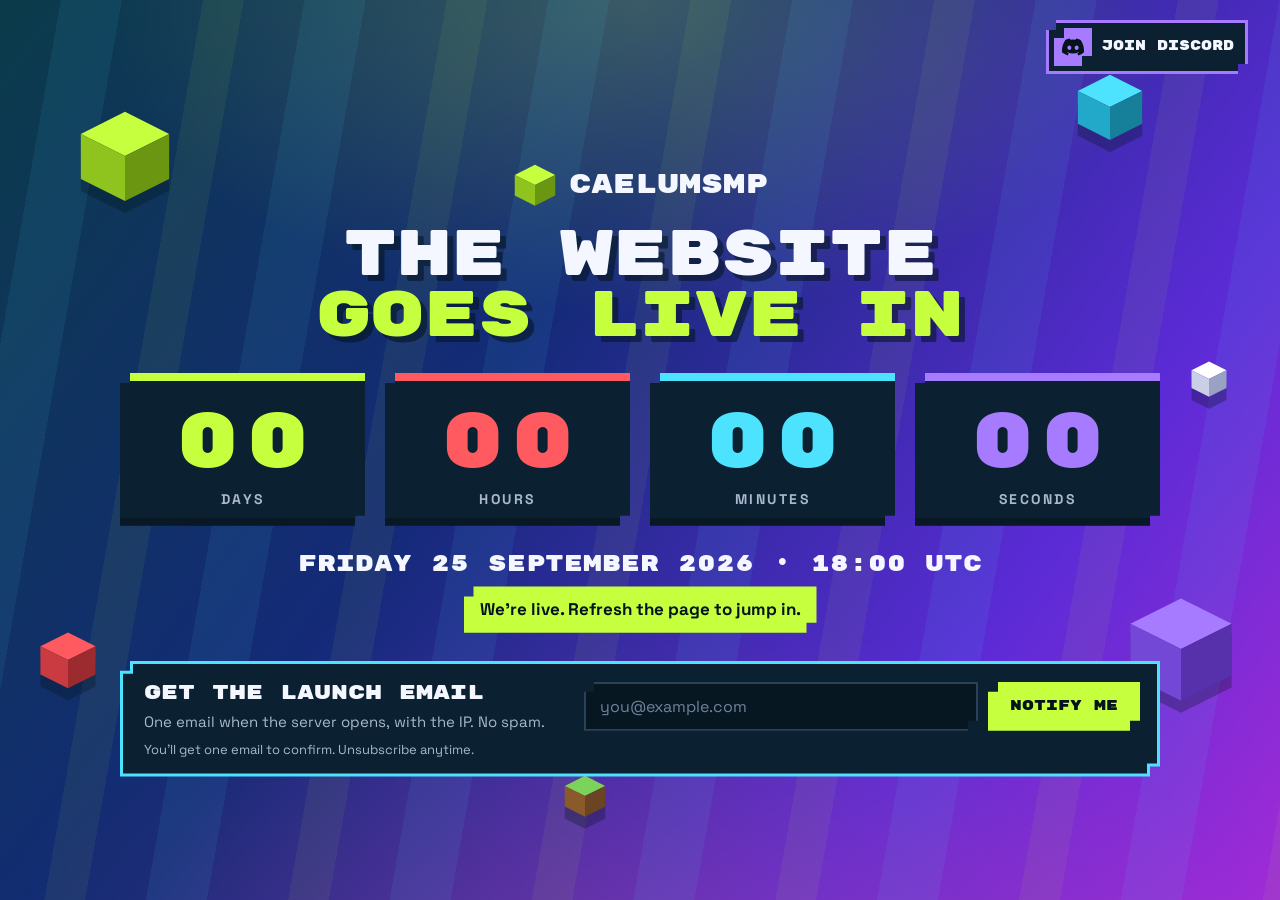
==== index.html @ e052219f "Put the newsletter above the fold: Discord becomes a corner button, tighter layout Co-Authored-By: C" ====
<!doctype html>
<html lang="en">
<head>
  <meta charset="utf-8">
  <meta name="viewport" content="width=device-width, initial-scale=1">
  <title>CaelumSMP — Coming soon</title>
  <meta name="description" content="CaelumSMP, a Minecraft survival server. The website goes live soon.">
  <link rel="icon" href="favicon.png">
  <link rel="preconnect" href="https://fonts.googleapis.com">
  <link rel="preconnect" href="https://fonts.gstatic.com" crossorigin>
  <link href="https://fonts.googleapis.com/css2?family=Rubik+Mono+One&family=Space+Grotesk:wght@400;700&display=swap" rel="stylesheet">
  <link rel="stylesheet" href="style.css">
</head>
<body>
  <div class="stage" id="stage">
    <!-- floaters are added by the script below -->
    <a class="discord-top" href="https://discord.gg/caelumsmp" target="_blank" rel="noopener">
      <span class="logo"><svg width="22" height="22" viewBox="0 0 24 24" fill="#04131c" aria-hidden="true"><path d="M20.317 4.37a19.79 19.79 0 0 0-4.885-1.515.074.074 0 0 0-.079.037c-.21.375-.444.865-.608 1.25a18.27 18.27 0 0 0-5.487 0 12.64 12.64 0 0 0-.617-1.25.077.077 0 0 0-.079-.037A19.74 19.74 0 0 0 3.677 4.37a.07.07 0 0 0-.032.027C.533 9.046-.32 13.58.099 18.058a.082.082 0 0 0 .031.056 19.9 19.9 0 0 0 5.993 3.03.078.078 0 0 0 .084-.028c.462-.63.873-1.295 1.226-1.994a.076.076 0 0 0-.042-.106 13.1 13.1 0 0 1-1.872-.892.077.077 0 0 1-.008-.128c.126-.094.252-.192.372-.291a.074.074 0 0 1 .078-.01c3.928 1.793 8.18 1.793 12.061 0a.074.074 0 0 1 .079.009c.12.099.246.198.373.292a.077.077 0 0 1-.007.128 12.3 12.3 0 0 1-1.873.891.077.077 0 0 0-.041.107c.36.698.772 1.363 1.225 1.993a.076.076 0 0 0 .084.029 19.84 19.84 0 0 0 6.002-3.03.077.077 0 0 0 .032-.054c.5-5.177-.838-9.674-3.549-13.66a.061.061 0 0 0-.031-.03zM8.02 15.33c-1.182 0-2.157-1.085-2.157-2.419 0-1.333.956-2.419 2.157-2.419 1.21 0 2.176 1.096 2.157 2.42 0 1.333-.956 2.418-2.157 2.418zm7.975 0c-1.183 0-2.157-1.085-2.157-2.419 0-1.333.955-2.419 2.157-2.419 1.21 0 2.176 1.096 2.157 2.42 0 1.333-.946 2.418-2.157 2.418z"/></svg></span>
      <span><b>Join Discord</b><small id="members" hidden></small></span>
    </a>
    <main>
      <p class="brand"><svg width="44" height="44" viewBox="0 0 100 100" aria-hidden="true"><polygon points="50,4 96,27 50,50 4,27" fill="#c6ff3d"/><polygon points="4,27 50,50 50,97 4,74" fill="#8fc41f"/><polygon points="50,50 96,27 96,74 50,97" fill="#6a9612"/></svg>CaelumSMP</p>
      <h1>The website<br><em>goes live in</em></h1>
      <div class="cells" id="cells" role="timer" aria-label="Countdown to launch"></div>
      <p class="date" id="date"></p>
      <p class="local" id="local" hidden></p>
      <p class="live" id="live" hidden>We're live. Refresh the page to jump in.</p>


      <section class="news" id="news" aria-labelledby="news-title" hidden>
        <div class="text">
          <h2 id="news-title">Get the launch email</h2>
          <p>One email when the server opens, with the IP. No spam.</p>
        </div>
        <form id="news-form" novalidate>
          <label class="sr-only" for="news-email">Email address</label>
          <input id="news-email" name="email_address" type="email" autocomplete="email" placeholder="you@example.com" required>
          <button class="btn" type="submit">Notify me</button>
        </form>
        <p class="note" id="news-note" role="status">You'll get one email to confirm. Unsubscribe anytime.</p>
      </section>
    </main>
  </div>

  <script>
    // Launch moment (UTC). Change this one value to move the countdown.
    const LAUNCH = "2026-09-25T18:00:00Z";
    // Kit form ID (Kit → Grow → Landing Pages & Forms → your form; the number in its URL). Empty hides the sign-up card.
    const KIT_FORM_ID = "9936351";

    const target = Date.parse(LAUNCH);
    const stage = document.getElementById("stage");
    const cells = document.getElementById("cells");

    // Floating blocks: position, size, cursor depth and top/left/right face colors.
    const floaters = [
      ["12%", "6%", 96, 40, "#c6ff3d", "#8fc41f", "#6a9612"],
      ["70%", "3%", 60, -26, "#ff5a5f", "#c93b40", "#9c2b30"],
      ["8%", "84%", 70, -34, "#4de3ff", "#22a9c9", "#167f99"],
      ["66%", "88%", 110, 48, "#a77bff", "#7448d6", "#5631ab"],
      ["40%", "93%", 38, 20, "#ffffff", "#c9cfe6", "#9aa2c4"],
      ["86%", "44%", 44, -18, "#7bd35a", "#8b5a2b", "#6b4423"],
    ];
    floaters.forEach(([top, left, size, d, t, l, r], n) => {
      stage.insertAdjacentHTML("afterbegin",
        `<svg class="floater" width="${size}" height="${size}" viewBox="0 0 100 100" aria-hidden="true" style="top:${top};left:${left};--d:${d};animation-delay:${n * -1.1}s">` +
        `<polygon points="50,4 96,27 50,50 4,27" fill="${t}"/><polygon points="4,27 50,50 50,97 4,74" fill="${l}"/><polygon points="50,50 96,27 96,74 50,97" fill="${r}"/></svg>`);
    });

    // Cursor parallax: pointer position as --mx / --my in -1..1.
    stage.addEventListener("pointermove", (e) => {
      if (matchMedia("(prefers-reduced-motion: reduce)").matches) return;
      stage.style.setProperty("--mx", ((e.clientX / innerWidth) * 2 - 1).toFixed(3));
      stage.style.setProperty("--my", ((e.clientY / innerHeight) * 2 - 1).toFixed(3));
    });

    const units = [
      ["Days", 86400, "var(--lime)"],
      ["Hours", 3600, "var(--coral)"],
      ["Minutes", 60, "var(--cyan)"],
      ["Seconds", 1, "var(--violet)"],
    ];
    cells.innerHTML = units.map(([label, , c]) =>
      `<div class="cell" style="--c:${c}" aria-hidden="true"><span class="digits"></span><span class="unit">${label}</span></div>`).join("");
    const digitEls = [...cells.querySelectorAll(".digits")];

    const when = new Date(target);
    document.getElementById("date").innerHTML =
      `<time datetime="${LAUNCH}">${when.toLocaleDateString("en-GB", { weekday: "long", day: "numeric", month: "long", year: "numeric", timeZone: "UTC" })} · ` +
      `${when.toLocaleTimeString("en-GB", { hour: "2-digit", minute: "2-digit", timeZone: "UTC" })} UTC</time>`;
    const local = document.getElementById("local");
    local.textContent = `That's ${when.toLocaleString(undefined, { weekday: "long", hour: "2-digit", minute: "2-digit", timeZoneName: "short" })} where you are.`;

    function tick() {
      const left = Math.max(0, Math.floor(target / 1000) - Math.floor(Date.now() / 1000));
      units.forEach(([, secs], i) => {
        const value = String(Math.floor((left % (i ? units[i - 1][1] : Infinity)) / secs)).padStart(2, "0");
        const el = digitEls[i];
        // only replace digits that changed, so each one replays its drop-in
        [...value].forEach((d, n) => {
          let b = el.children[n];
          if (b && b.textContent === d) return;
          const fresh = document.createElement("b");
          fresh.textContent = d;
          b ? b.replaceWith(fresh) : el.append(fresh);
        });
        while (el.children.length > value.length) el.lastChild.remove();
      });
      const d = Math.floor(left / 86400), h = Math.floor((left % 86400) / 3600), m = Math.floor((left % 3600) / 60);
      cells.setAttribute("aria-label", `${d} days, ${h} hours and ${m} minutes until launch`);
      local.hidden = left === 0;
      document.getElementById("live").hidden = left !== 0;
    }
    tick();
    setInterval(tick, 1000);

    // Live member count from Discord's public invite endpoint; the card works fine without it.
    fetch("https://discord.com/api/v10/invites/caelumsmp?with_counts=true")
      .then((r) => r.json())
      .then(({ approximate_member_count: members, approximate_presence_count: online }) => {
        if (!members) return;
        const el = document.getElementById("members");
        el.textContent = `${members} members · ${online} online`;
        el.hidden = false;
      })
      .catch(() => {});

    // Newsletter: our own form, posted straight to the Kit form's public subscribe endpoint (no API key in the page).
    if (KIT_FORM_ID) {
      const form = document.getElementById("news-form");
      const note = document.getElementById("news-note");
      const say = (text, cls) => { note.textContent = text; note.className = `note ${cls}`; };
      document.getElementById("news").hidden = false;
      form.addEventListener("submit", async (e) => {
        e.preventDefault();
        if (!form.email_address.checkValidity()) return say("That email doesn't look right.", "err");
        const btn = form.querySelector("button");
        btn.disabled = true;
        try {
          const r = await fetch(`https://app.kit.com/forms/${KIT_FORM_ID}/subscriptions`, {
            method: "POST", body: new FormData(form), headers: { Accept: "application/json" },
          });
          const data = await r.json().catch(() => ({}));
          if (data.status === "failed") return say(data.errors?.messages?.[0] || "That email didn't work. Check it and try again.", "err");
          if (!r.ok) throw new Error();
          form.reset();
          say("Almost done: check your inbox and confirm your email.", "ok");
        } catch {
          say("Couldn't sign you up right now. Try again, or join the Discord.", "err");
        } finally {
          btn.disabled = false;
        }
      });
    }
  </script>
</body>
</html>
---- style.css ----
/* CaelumSMP countdown: shared by index.html and confirmed.html */
:root {
  --bg: #061722; --card: #0b2030; --text: #f4f7ff; --dim: #a9b8cf;
  --lime: #c6ff3d; --coral: #ff5a5f; --cyan: #4de3ff; --violet: #a77bff;
  --display: "Rubik Mono One", system-ui, sans-serif;
  --body: "Space Grotesk", system-ui, sans-serif;
  --notch: polygon(0 10px, 10px 10px, 10px 0, 100% 0, 100% calc(100% - 10px), calc(100% - 10px) calc(100% - 10px), calc(100% - 10px) 100%, 0 100%);
}
* { box-sizing: border-box; }
body { margin: 0; background: var(--bg); color: var(--text); font: 400 17px/1.55 var(--body); }
p, h1 { margin: 0; }

.stage {
  --mx: 0; --my: 0;
  position: relative; display: grid; place-items: center;
  min-height: 100vh; min-height: 100dvh;
  padding: 80px clamp(16px, 5vw, 80px) 40px;
  overflow: hidden; text-align: center;
  background:
    radial-gradient(ellipse 60% 50% at 50% 0%, rgba(198, 255, 61, .22), transparent 70%),
    radial-gradient(ellipse 70% 60% at 50% 110%, rgba(255, 90, 95, .22), transparent 70%),
    linear-gradient(125deg, #0b3b4a 0%, #142a78 40%, #5b2bd6 75%, #a12bd6 100%);
}
/* aurora curtains */
.stage::before {
  content: ""; position: absolute; inset: 0; pointer-events: none;
  background: repeating-linear-gradient(100deg, transparent 0 60px, rgba(77, 227, 255, .07) 60px 120px, transparent 120px 200px, rgba(198, 255, 61, .06) 200px 240px);
  animation: aurora 16s linear infinite;
}
@keyframes aurora { to { background-position: 480px 0; } }

/* floating blocks; --d is how far each drifts with the cursor */
.floater {
  position: absolute; z-index: 0;
  translate: calc(var(--mx) * var(--d) * 1px) calc(var(--my) * var(--d) * 1px);
  transition: translate .3s ease-out;
  animation: spin 7s ease-in-out infinite alternate;
  filter: drop-shadow(0 12px 0 rgba(4, 19, 28, .3));
}
@keyframes spin {
  from { transform: translateY(-10px) rotate(-8deg); }
  to { transform: translateY(10px) rotate(8deg); }
}

main { position: relative; z-index: 1; display: flex; flex-direction: column; align-items: center; width: 100%; max-width: 1040px; }
.brand { display: flex; align-items: center; gap: 12px; font: 400 clamp(18px, 2.4vw, 26px)/1 var(--display); text-transform: uppercase; }
h1 { margin: 18px 0 26px; font: 400 clamp(32px, 5vw, 76px)/.95 var(--display); text-transform: uppercase; text-shadow: 6px 6px 0 rgba(4, 19, 28, .55); }
h1 em { font-style: normal; color: var(--lime); }

.cells { display: grid; grid-template-columns: repeat(4, minmax(0, 1fr)); gap: clamp(10px, 1.6vw, 20px); width: 100%; }
.cell {
  display: flex; flex-direction: column; align-items: center; gap: 10px;
  padding: clamp(16px, 2vw, 24px) 8px clamp(14px, 1.6vw, 20px);
  background: var(--card); border-top: 8px solid var(--c);
  clip-path: var(--notch); box-shadow: inset 0 -8px 0 rgba(0, 0, 0, .25);
}
.digits { display: flex; justify-content: center; font: 400 clamp(40px, 6vw, 88px)/1 var(--display); color: var(--c); }
/* each digit sits in a fixed-width box so the row never jitters */
.digits b { display: inline-block; width: .9em; font-weight: 400; animation: drop .35s cubic-bezier(.3, 1.5, .5, 1); }
@keyframes drop { from { opacity: 0; transform: translateY(-40%); } }
.unit { font: 700 clamp(11px, 1.2vw, 14px)/1 var(--body); letter-spacing: 2.5px; text-transform: uppercase; color: var(--dim); }

.date { margin-top: 24px; font: 400 clamp(14px, 1.9vw, 22px)/1.3 var(--display); text-transform: uppercase; }
.local, .live { margin-top: 8px; color: #dfe6ff; }
.live { padding: 10px 16px; background: var(--lime); color: #04131c; font-weight: 700; clip-path: var(--notch); }
[hidden] { display: none !important; }

/* Discord: compact button pinned to the top-right corner */
.discord-top {
  position: absolute; top: 20px; right: clamp(16px, 3vw, 32px); z-index: 2;
  display: flex; align-items: center; gap: 10px; padding: 8px 14px 8px 8px;
  background: var(--card); color: var(--text); text-decoration: none; text-align: left;
  clip-path: var(--notch); box-shadow: inset 0 0 0 3px var(--violet);
  transition: transform .12s, background .12s;
}
.discord-top:hover { background: var(--violet); color: #04131c; transform: translate(-2px, -2px) rotate(-1deg); }
.discord-top .logo { display: grid; place-items: center; width: 38px; height: 38px; background: var(--violet); clip-path: var(--notch); }
.discord-top b { display: block; font: 400 13px/1.2 var(--display); text-transform: uppercase; font-weight: 400; }
.discord-top small { display: block; margin-top: 3px; font: 700 12px/1 var(--body); color: var(--dim); }
.discord-top:hover small { color: #04131c; }
.discord-top small::before { content: ""; display: inline-block; width: 7px; height: 7px; margin-right: 6px; background: var(--lime); vertical-align: 1px; }

/* Newsletter card: pixel-notched neon outline in --c (same pattern as the site's .neon cards) */
.news {
  --c: var(--cyan);
  position: relative; isolation: isolate;
  display: flex; flex-wrap: wrap; align-items: center; gap: 10px 24px;
  width: 100%; margin-top: 28px; padding: 20px 20px 18px 24px;
  background: var(--c); clip-path: var(--notch); text-align: left;
}
.news::before { content: ""; position: absolute; inset: 3px; z-index: -1; background: var(--card); clip-path: var(--notch); }
.news .text { flex: 1 1 300px; }
.news h2 { margin: 0 0 6px; font: 400 clamp(16px, 2vw, 20px)/1.2 var(--display); text-transform: uppercase; }
.news p { color: var(--dim); font-size: 15px; line-height: 1.4; }
.news form { display: flex; gap: 10px; flex: 1 1 440px; }
.news input {
  flex: 1; min-width: 0; padding: 14px 16px; border: 0;
  background: var(--bg); color: var(--text); font: 400 16px/1 var(--body);
  clip-path: var(--notch); box-shadow: inset 0 0 0 2px #2a4257;
}
.news input::placeholder { color: #6f829c; }
.news input:focus { outline: none; box-shadow: inset 0 0 0 2px var(--c); }
.btn { border: 0; cursor: pointer; }
.btn:disabled { opacity: .6; cursor: wait; transform: none; }
.news .note { flex-basis: 100%; font-size: 13px; line-height: 1.3; }
.news .note.ok { color: var(--lime); font-weight: 700; }
.news .note.err { color: var(--coral); font-weight: 700; }
.sr-only { position: absolute; width: 1px; height: 1px; overflow: hidden; clip-path: inset(50%); white-space: nowrap; }
.btn {
  flex: none; display: inline-block; padding: 16px 22px;
  background: var(--lime); color: #04131c; font: 400 14px/1 var(--display); text-transform: uppercase; text-decoration: none;
  clip-path: var(--notch); transition: transform .12s, background .12s;
}
.btn:hover { background: #fff; transform: translate(-2px, -2px) rotate(-1deg); }
:focus-visible { outline: 3px solid var(--lime); outline-offset: 3px; }
.btn:focus-visible { outline-color: #04131c; outline-offset: -6px; }

@media (max-width: 640px) {
  .cells { grid-template-columns: 1fr 1fr; }
  .floater { opacity: .45; }
  .news form { flex-wrap: wrap; }
  .news input, .news .btn { flex-basis: 100%; }
  .discord-top { top: 14px; }
}
@media (prefers-reduced-motion: reduce) {
  *, *::before { animation: none !important; transition: none !important; }
}
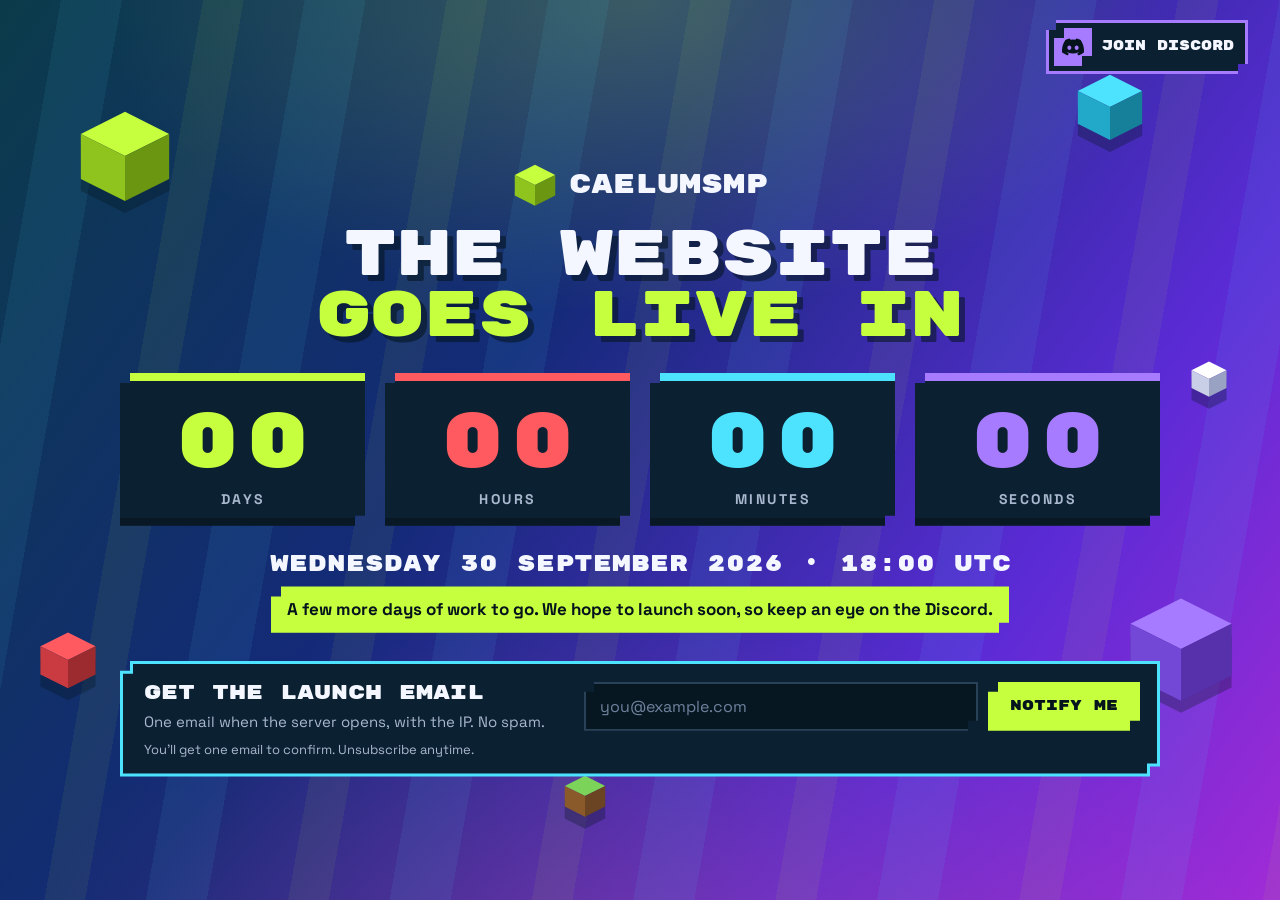
==== commit 66ddbb8c: "Push launch to 30 September and update the post-countdown message Co-Authored-By: Claude Opus 5.5 (1" ====
--- a/index.html
+++ b/index.html
@@ -5,6 +5,41 @@
   <meta name="viewport" content="width=device-width, initial-scale=1">
   <title>CaelumSMP — Coming soon</title>
   <meta name="description" content="CaelumSMP, a Minecraft survival server. The website goes live soon.">
+  <!-- Link preview (Discord, X, etc.). Discord uses theme-color for the embed's side bar. Update the date if LAUNCH changes. -->
+  <meta property="og:type" content="website">
+  <meta property="og:site_name" content="CaelumSMP">
+  <meta property="og:url" content="https://caelumsmp.com/">
+  <meta property="og:title" content="CaelumSMP — Launching 25 September">
+  <meta property="og:description" content="A Minecraft survival SMP. The website goes live Wednesday 30 September 2026 at 18:00 UTC. Join the Discord at discord.gg/caelumsmp and get the launch email with the server IP.">
+  <meta name="twitter:card" content="summary">
+  <meta name="theme-color" content="#c6ff3d">
+  <!--
+    Discord component embed: replaces the plain card above when the link is posted in Discord.
+    Rules: https://discord.com/developers/docs/link-previews/component-embeds
+    - one Container (17); only types 1, 2, 9, 10, 11, 12, 14, 17; link buttons (style 5) with url/label/emoji only
+    - any invalid bit makes Discord silently fall back to the Open Graph card
+  -->
+  <script id="discord:component-embed" type="application/json">
+  {
+    "component": {
+      "type": 17,
+      "accent_color": 13041469,
+      "components": [
+        {
+          "type": 10,
+          "content": "# [CaelumSMP](https://caelumsmp.com/)\nA fresh Minecraft survival world, built together. Settle in, team up with friends and make your mark on a world that keeps growing."
+        },
+        {
+          "type": 1,
+          "components": [
+            { "type": 2, "style": 5, "url": "https://discord.gg/caelumsmp", "label": "Join Discord", "emoji": { "name": "💬" } },
+            { "type": 2, "style": 5, "url": "https://caelumsmp.com/", "label": "Get the launch email", "emoji": { "name": "✉️" } }
+          ]
+        }
+      ]
+    }
+  }
+  </script>
   <link rel="icon" href="favicon.png">
   <link rel="preconnect" href="https://fonts.googleapis.com">
   <link rel="preconnect" href="https://fonts.gstatic.com" crossorigin>
@@ -24,7 +59,7 @@
       <div class="cells" id="cells" role="timer" aria-label="Countdown to launch"></div>
       <p class="date" id="date"></p>
       <p class="local" id="local" hidden></p>
-      <p class="live" id="live" hidden>We're live. Refresh the page to jump in.</p>
+      <p class="live" id="live" hidden>A few more days of work to go. We hope to launch soon, so keep an eye on the Discord.</p>
 
 
       <section class="news" id="news" aria-labelledby="news-title" hidden>
@@ -44,7 +79,7 @@
 
   <script>
     // Launch moment (UTC). Change this one value to move the countdown.
-    const LAUNCH = "2026-09-25T18:00:00Z";
+    const LAUNCH = "2026-09-30T18:00:00Z";
     // Kit form ID (Kit → Grow → Landing Pages & Forms → your form; the number in its URL). Empty hides the sign-up card.
     const KIT_FORM_ID = "9936351";
 
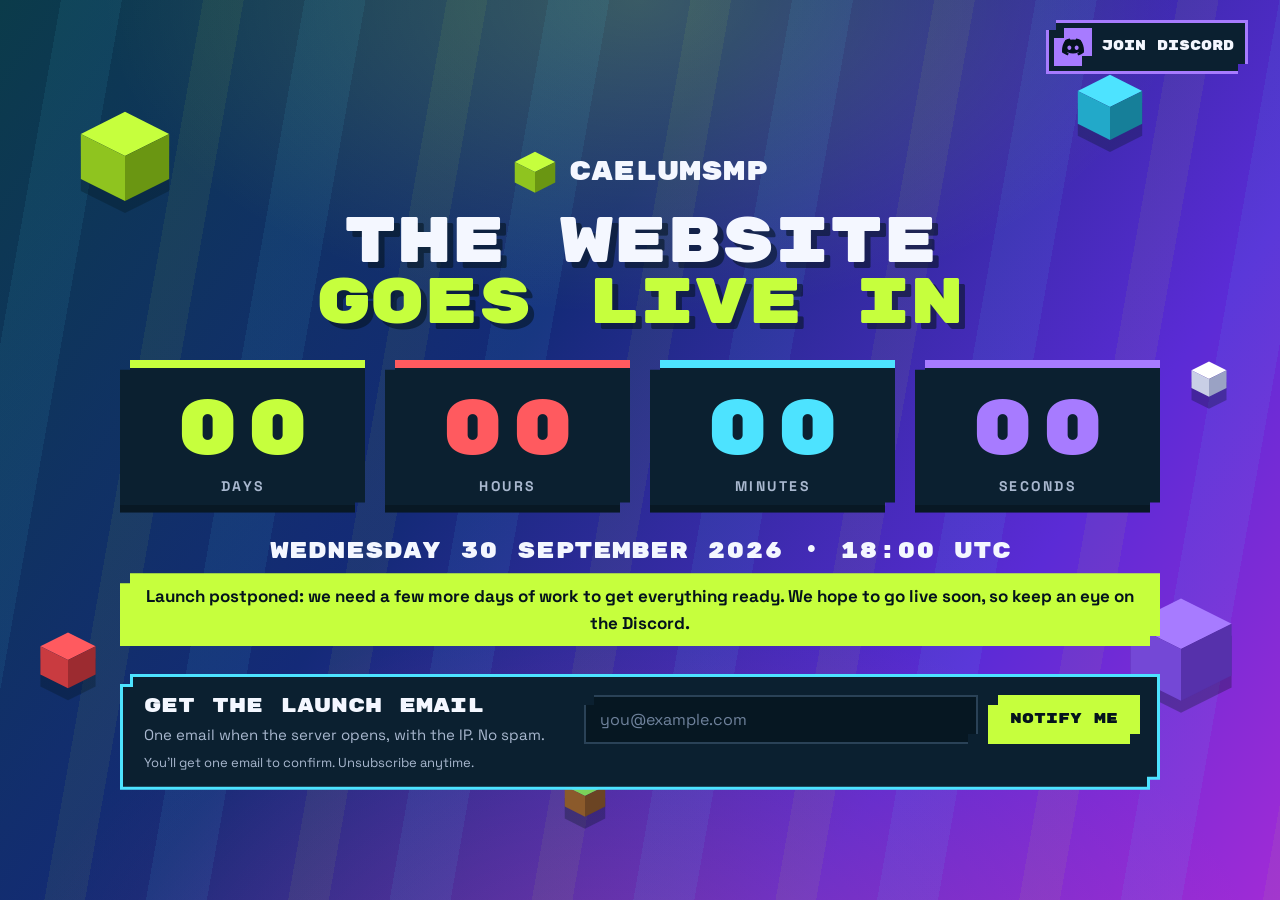
==== commit 8b48018a: "Show the postponement notice under the countdown Co-Authored-By: Claude Opus 5.5 (1M context) <norep" ====
--- a/index.html
+++ b/index.html
@@ -59,7 +59,7 @@
       <div class="cells" id="cells" role="timer" aria-label="Countdown to launch"></div>
       <p class="date" id="date"></p>
       <p class="local" id="local" hidden></p>
-      <p class="live" id="live" hidden>A few more days of work to go. We hope to launch soon, so keep an eye on the Discord.</p>
+      <p class="live" id="live">Launch postponed: we need a few more days of work to get everything ready. We hope to go live soon, so keep an eye on the Discord.</p>
 
 
       <section class="news" id="news" aria-labelledby="news-title" hidden>
@@ -144,7 +144,6 @@
       const d = Math.floor(left / 86400), h = Math.floor((left % 86400) / 3600), m = Math.floor((left % 3600) / 60);
       cells.setAttribute("aria-label", `${d} days, ${h} hours and ${m} minutes until launch`);
       local.hidden = left === 0;
-      document.getElementById("live").hidden = left !== 0;
     }
     tick();
     setInterval(tick, 1000);
